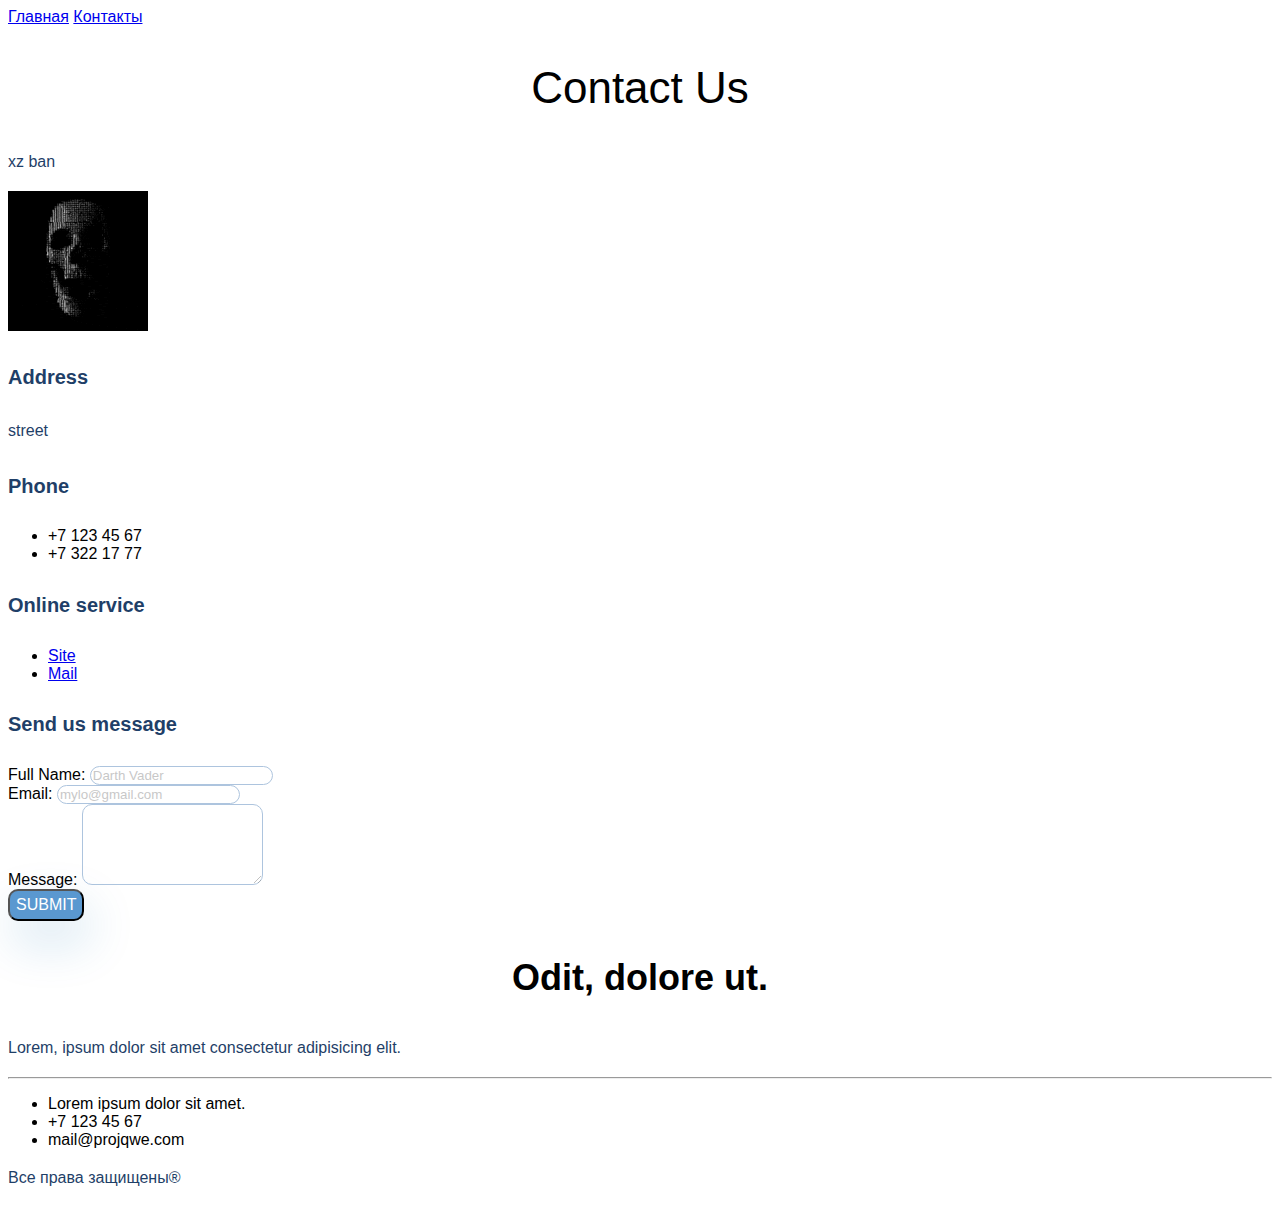
==== contacts.html @ 4207d7d3 "h3 added" ====
<!DOCTYPE html>
<html lang="en">

<head>
    <meta charset="UTF-8">
    <meta http-equiv="X-UA-Compatible" content="IE=edge">
    <meta name="viewport" content="width=device-width, initial-scale=1.0">
    <title>Document</title>
    <link rel="stylesheet" type="text/css" href="stili.css">
</head>

<body>
    <!-- Фон страницы -->
    <a href="index.html">Главная</a>
    <a href="contacts.html">Контакты</a>
    <h2 class="h2">Contact Us</h2>
    <p>xz ban</p>
    <img src="pic/p1.gif" alt="picture">
    <h4>Address</h4>
    <p>street</p>
    <h4>Phone</h4>
    <ul>
        <li>+7 123 45 67</li>
        <li>+7 322 17 77</li>
    </ul>
    <h4>Online service</h4>
    <ul>
        <li><a href="https://www.codecademy.com/" target="_blank">Site</a></li>
        <li><a href="mail@projqwe.com" target="_blank">Mail</a></li>
    </ul>
    <h4>Send us message</h4>
    <form action="#">
        Full Name: <input type="text" placeholder="Darth Vader"><br>
        Email: <input type="email" placeholder="mylo@gmail.com"><br>
        Message: <textarea cols="20" rows="5"></textarea><br>
        <button class="sub1" type="submit">Submit</button><br>
        <p>
            <script type="text/javascript" charset="utf-8" async
                src="https://api-maps.yandex.ru/services/constructor/1.0/js/?um=constructor%3Af2cddb62f20f9595de6993f2a2eb2fc840207b0cd2973cc64500d49cc59e823b&amp;width=382&amp;height=305&amp;lang=ru_RU&amp;scroll=true"></script>
        </p>
        </div>
    </form>
    <!-- Это подвал сайта -->
    <footer>
        <h3>Odit, dolore ut.</h3>
        <p>Lorem, ipsum dolor sit amet consectetur adipisicing elit.</p>
        <hr>
        <ul>
            <li>Lorem ipsum dolor sit amet.</li>
            <li>+7 123 45 67</li>
            <li>mail@projqwe.com</li>
        </ul>
        <p>Все права защищены®</p>
    </footer>
</body>

</html>
---- stili.css ----
html, body {font-family: sans-serif; }

p {font-size: 16px;
    line-height: 26px;
    color: #1F3F68;
}

h1 {
    font-size: 64px;
    color: #1F3F68;
}

.h2 {
    font-weight: 500;
    font-size: 44px;
    text-align: center;
}

h3 {
    font-size: 36px;
    text-align: center;
}

h4 {
    font-size: 20px;
    line-height: 30px;
    color: #1F3F68;
}

input, textarea {
    border: 1px solid #356EAD;
    box-sizing: border-box;
    border-radius: 10px;
    opacity: 0.4;
}

.sub1{
    background: #5A98D0;
    box-shadow: 5px 20px 50px rgba(16, 112, 177, 0.2);
    border-radius: 10px;
    font-weight: 500;
    font-size: 16px;
    line-height: 26px;
    text-align: center;
    color: #FFFFFF;
    text-transform: uppercase;
}
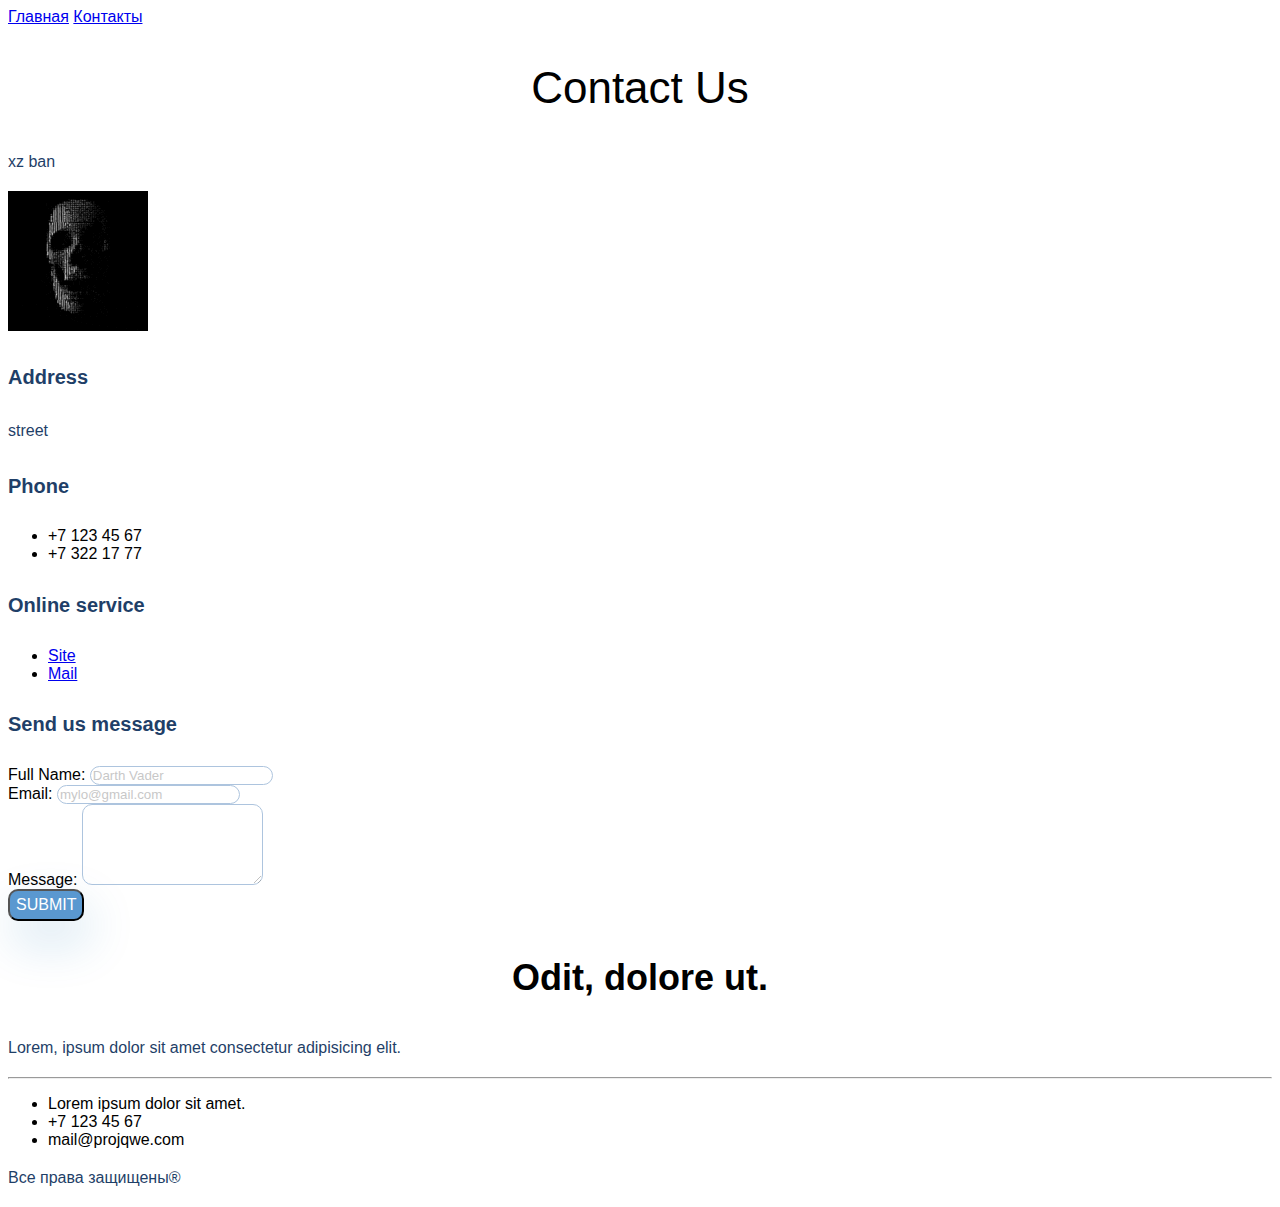
==== commit 9852d449: "h4done" ====
--- a/contacts.html
+++ b/contacts.html
@@ -10,48 +10,61 @@
 </head>
 
 <body>
-    <!-- Фон страницы -->
-    <a href="index.html">Главная</a>
-    <a href="contacts.html">Контакты</a>
-    <h2 class="h2">Contact Us</h2>
+    <div class="menusite">
+        <a href="index.html">Главная</a>
+        <a href="contacts.html">Контакты</a>
+    </div>
+    <div class="contheader">
+        <h2 class="h2">Contact Us</h2>
+    </div>
     <p>xz ban</p>
     <img src="pic/p1.gif" alt="picture">
-    <h4>Address</h4>
-    <p>street</p>
-    <h4>Phone</h4>
+    <div class="datas">
+        <h4>Address</h4>
+        <p>street</p>
+        <h4>Phone</h4>
+    </div>
     <ul>
         <li>+7 123 45 67</li>
         <li>+7 322 17 77</li>
     </ul>
     <h4>Online service</h4>
-    <ul>
-        <li><a href="https://www.codecademy.com/" target="_blank">Site</a></li>
-        <li><a href="mail@projqwe.com" target="_blank">Mail</a></li>
-    </ul>
+    <div class="datalinks">
+        <ul>
+            <li><a href="https://www.codecademy.com/" target="_blank">Site</a></li>
+            <li><a href="mail@projqwe.com" target="_blank">Mail</a></li>
+        </ul>
+    </div>
     <h4>Send us message</h4>
     <form action="#">
         Full Name: <input type="text" placeholder="Darth Vader"><br>
         Email: <input type="email" placeholder="mylo@gmail.com"><br>
         Message: <textarea cols="20" rows="5"></textarea><br>
         <button class="sub1" type="submit">Submit</button><br>
-        <p>
-            <script type="text/javascript" charset="utf-8" async
-                src="https://api-maps.yandex.ru/services/constructor/1.0/js/?um=constructor%3Af2cddb62f20f9595de6993f2a2eb2fc840207b0cd2973cc64500d49cc59e823b&amp;width=382&amp;height=305&amp;lang=ru_RU&amp;scroll=true"></script>
-        </p>
-        </div>
     </form>
-    <!-- Это подвал сайта -->
-    <footer>
+    <p>
+        <script type="text/javascript" charset="utf-8" async
+            src="https://api-maps.yandex.ru/services/constructor/1.0/js/?um=constructor%3Af2cddb62f20f9595de6993f2a2eb2fc840207b0cd2973cc64500d49cc59e823b&amp;width=382&amp;height=305&amp;lang=ru_RU&amp;scroll=true"></script>
+    </p>
+
+
+    <div class="lastsent">
         <h3>Odit, dolore ut.</h3>
         <p>Lorem, ipsum dolor sit amet consectetur adipisicing elit.</p>
+    </div>
+    <div class="consepline">
         <hr>
+    </div>
+    <div class="checklist">
         <ul>
             <li>Lorem ipsum dolor sit amet.</li>
             <li>+7 123 45 67</li>
             <li>mail@projqwe.com</li>
         </ul>
+    </div>
+    <div class="copyright">
         <p>Все права защищены®</p>
-    </footer>
+    </div>
 </body>
 
 </html>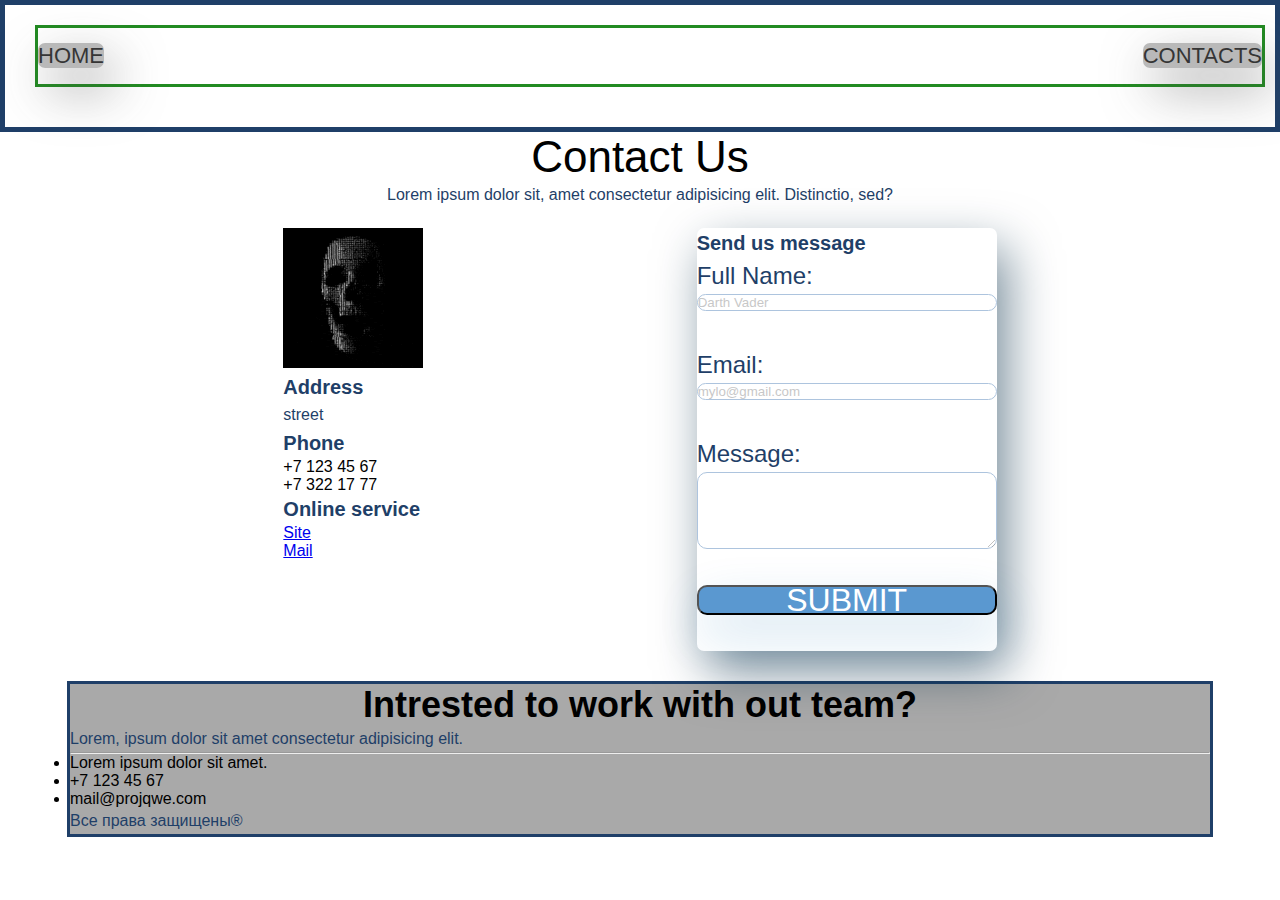
==== commit 6ca442d5: "h5done" ====
--- a/contacts.html
+++ b/contacts.html
@@ -10,61 +10,74 @@
 </head>
 
 <body>
-    <div class="menusite">
-        <a href="index.html">Главная</a>
-        <a href="contacts.html">Контакты</a>
+    <div class="header">
+        <nav>
+            <ul class="menu">
+                <li class="menulinks">
+                    <a href="index.html">Home</a>
+                </li>
+                <li class="menulinks">
+                    <a href="contacts.html">Contacts</a>
+                </li>
+            </ul>
+        </nav>
     </div>
-    <div class="contheader">
-        <h2 class="h2">Contact Us</h2>
+    <div class="base-text container">
+        <h2 class="page2h">Contact Us</h2>
+        <p>Lorem ipsum dolor sit, amet consectetur adipisicing elit. Distinctio, sed?</p>
     </div>
-    <p>xz ban</p>
-    <img src="pic/p1.gif" alt="picture">
-    <div class="datas">
-        <h4>Address</h4>
-        <p>street</p>
-        <h4>Phone</h4>
+    <main class="pageheader container">
+        <div class="comms">
+            <img src="pic/p1.gif" alt="picture">
+            <div class="datas">
+                <h4>Address</h4>
+                <p>street</p>
+                <h4>Phone</h4>
+            </div>
+            <ul class="phones">
+                <li class="servs">+7 123 45 67</li>
+                <li class="servs">+7 322 17 77</li>
+            </ul>
+            <h4>Online service</h4>
+            <div class="datalinks">
+                <ul>
+                    <li class="servs"><a href="https://www.codecademy.com/" target="_blank">Site</a></li>
+                    <li class="servs"><a href="mail@projqwe.com" target="_blank">Mail</a></li>
+                </ul>
+            </div>
+        </div>
+        <div class="feedback">
+            <h4>Send us message</h4>
+            <form class="formtext" action="#">
+                Full Name: <input type="text" placeholder="Darth Vader"><br>
+                Email: <input type="email" placeholder="mylo@gmail.com"><br>
+                Message: <textarea cols="20" rows="5"></textarea><br>
+                <button class="sub1" type="submit">Submit</button><br>
+            </form>
+        </div>
+    </main>
+    <div class="mapsite container">
+        <script type="text/javascript" charset="utf-8" async
+            src="https://api-maps.yandex.ru/services/constructor/1.0/js/?um=constructor%3Af2cddb62f20f9595de6993f2a2eb2fc840207b0cd2973cc64500d49cc59e823b&amp;width=1282&amp;height=505&amp;lang=ru_RU&amp;scroll=true"></script>
+
     </div>
-    <ul>
-        <li>+7 123 45 67</li>
-        <li>+7 322 17 77</li>
-    </ul>
-    <h4>Online service</h4>
-    <div class="datalinks">
-        <ul>
-            <li><a href="https://www.codecademy.com/" target="_blank">Site</a></li>
-            <li><a href="mail@projqwe.com" target="_blank">Mail</a></li>
-        </ul>
-    </div>
-    <h4>Send us message</h4>
-    <form action="#">
-        Full Name: <input type="text" placeholder="Darth Vader"><br>
-        Email: <input type="email" placeholder="mylo@gmail.com"><br>
-        Message: <textarea cols="20" rows="5"></textarea><br>
-        <button class="sub1" type="submit">Submit</button><br>
-    </form>
-    <p>
-        <script type="text/javascript" charset="utf-8" async
-            src="https://api-maps.yandex.ru/services/constructor/1.0/js/?um=constructor%3Af2cddb62f20f9595de6993f2a2eb2fc840207b0cd2973cc64500d49cc59e823b&amp;width=382&amp;height=305&amp;lang=ru_RU&amp;scroll=true"></script>
-    </p>
-
-
-    <div class="lastsent">
-        <h3>Odit, dolore ut.</h3>
-        <p>Lorem, ipsum dolor sit amet consectetur adipisicing elit.</p>
-    </div>
-    <div class="consepline">
+    <footer class="backfoot container">
+        <div class="lastsent">
+            <h3>Intrested to work with out team?</h3>
+            <p>Lorem, ipsum dolor sit amet consectetur adipisicing elit.</p>
+        </div>
         <hr>
-    </div>
-    <div class="checklist">
-        <ul>
-            <li>Lorem ipsum dolor sit amet.</li>
-            <li>+7 123 45 67</li>
-            <li>mail@projqwe.com</li>
-        </ul>
-    </div>
-    <div class="copyright">
-        <p>Все права защищены®</p>
-    </div>
+        <div>
+            <ul>
+                <li>Lorem ipsum dolor sit amet.</li>
+                <li>+7 123 45 67</li>
+                <li>mail@projqwe.com</li>
+            </ul>
+        </div>
+        <div class="copyright">
+            <p>Все права защищены®</p>
+        </div>
+    </footer>
 </body>
 
 </html>--- a/stili.css
+++ b/stili.css
@@ -1,19 +1,175 @@
+* {
+    margin: 0;
+    padding: 0;
+    }
+
+.container {
+    width: 1140px;
+    margin: 0 auto;
+}
+
+
 html, body {font-family: sans-serif; }
 
-p {font-size: 16px;
+.header{
+    border: 5px solid #1F3F68;
+}
+
+.menu{
+    display: flex;
+    justify-content: space-between;
+    list-style-type: none;
+    border: 3px solid forestgreen;
+    padding:10px 0px 10px 0px;
+    margin:20px 10px 40px 30px; 
+}
+
+.menulinks a {
+    background: rgb(185, 185, 185);
+    box-shadow: 10px 20px 50px rgba(77, 77, 77, 0.548);
+    border-radius: 7px;
+    font-size: 22px;
+    line-height: 36px;
+    text-align: center;
+    color: #353535;
+    text-transform: uppercase;
+    text-decoration: none;
+}
+
+.menulinks a:hover{
+    background: #1F3F68;
+    box-shadow: 10px 20px 50px rgba(5, 44, 70, 0.548);
+    border-radius: 7px;
+    font-size: 22px;
+    line-height: 36px;
+    text-align: center;
+    color: #ffffff;
+    text-transform: uppercase;
+    text-decoration: none;
+}
+
+.mainheader{
+    border: 3px solid rgb(173, 137, 255);
+    margin:20px 10px 40px 30px; 
+}
+
+p {
+    font-size: 16px;
     line-height: 26px;
     color: #1F3F68;
 }
 
-h1 {
+.gen-h1 {
+    width: 510px;
     font-size: 64px;
     color: #1F3F68;
-}
-
-.h2 {
+    
+}
+
+.gen-text{
+    width: 425px;
+    font-size: 16px;
+    line-height: 26px;
+    color: #1F3F68;
+
+}
+
+.helpheader{
+    margin:20px 10px 40px 30px; 
+}
+
+.what-we-do{
+    display: flex;
+    border: 5px solid darkgreen; 
+    justify-content: space-between;
+}
+
+.descr1{
+    border: 3px solid rgb(133, 4, 36);
+    width:359px;
+}
+
+.descr2{
+    width:359px;
+}
+
+.descr3{
+    width:359px;
+}
+
+.backfoot{
+    border: 3px solid #1F3F68;
+    background-color: darkgrey;
+}
+
+.finalblock{
+    border: 3px solid #1F3F68;
+}
+
+.lasttext{
+    border: 3px solid #1F3F68;
+    width: 495px;
+}
+
+.headfoot{
+    width: 340px;
+}
+
+/*.checklist{
+}*/
+
+.boxlist{
+    display: flex;
+    justify-content: space-between;
+    list-style-type: none;
+}
+
+.page2h {
     font-weight: 500;
     font-size: 44px;
     text-align: center;
+}
+
+.base-text{
+    text-align: center;
+}
+
+.pageheader{
+    display: flex;
+    justify-content:space-evenly;
+    margin-top:20px;
+}
+
+.comms{
+    display: inline-block;
+    width: 200px;
+    background: rgb(255, 255, 255);
+
+}
+
+.feedback{
+    display: inline-block;
+    width: 300px;
+    background: rgb(255, 255, 255);
+    border-radius: 7px;
+    font-size: 24px;
+    line-height: 36px;
+    box-shadow: 10px 20px 50px rgba(5, 44, 70, 0.548);
+    
+}
+
+.servs{
+    list-style-type: none;
+}
+
+.mapsite{
+    display: flex;
+    margin-top: 20px;
+    margin-bottom: 10px;
+    font-size: 24px;
+    line-height: 36px;
+    box-shadow: 10px 20px 50px rgba(5, 44, 70, 0.548);
+
 }
 
 h3 {
@@ -34,12 +190,19 @@
     opacity: 0.4;
 }
 
+.formtext{
+    display: flex;
+    flex-direction: column;
+    font-size: 24px;
+    color: #1F3F68;
+}
+
 .sub1{
     background: #5A98D0;
     box-shadow: 5px 20px 50px rgba(16, 112, 177, 0.2);
     border-radius: 10px;
     font-weight: 500;
-    font-size: 16px;
+    font-size: 32px;
     line-height: 26px;
     text-align: center;
     color: #FFFFFF;
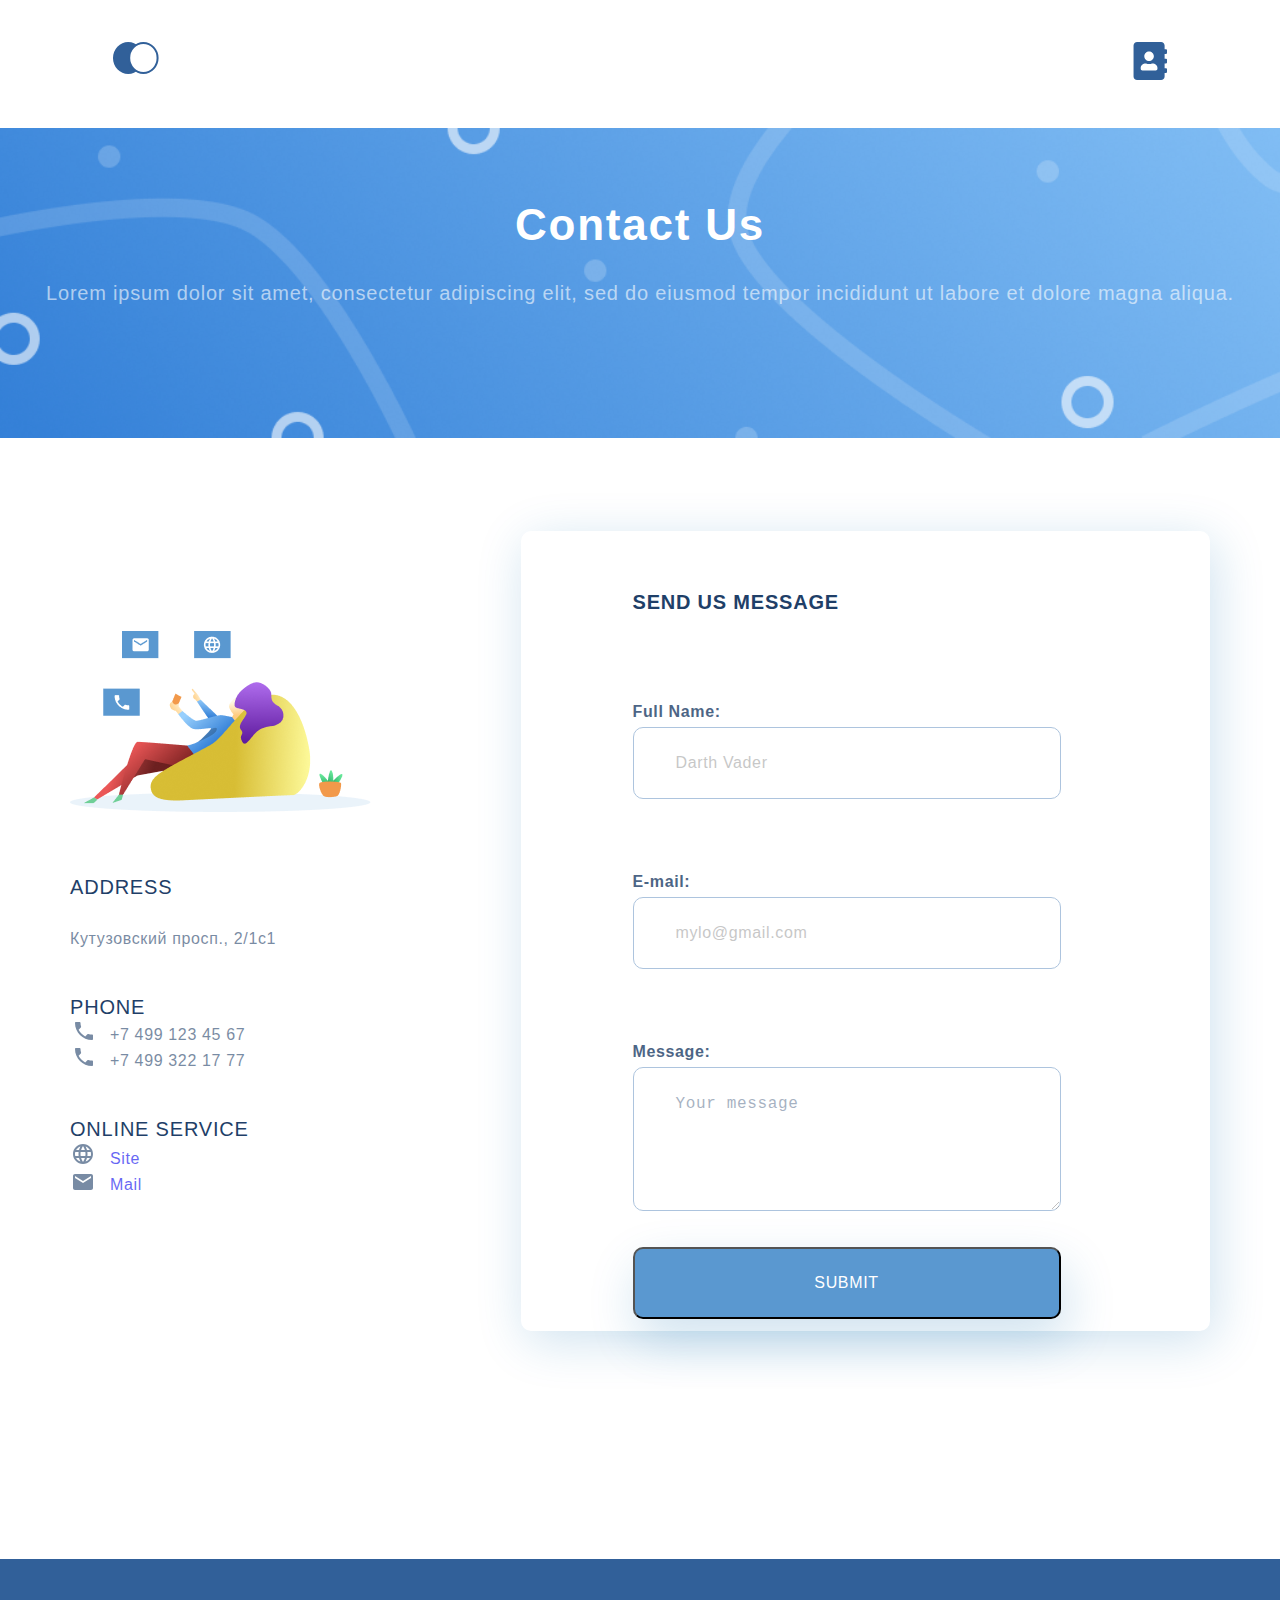
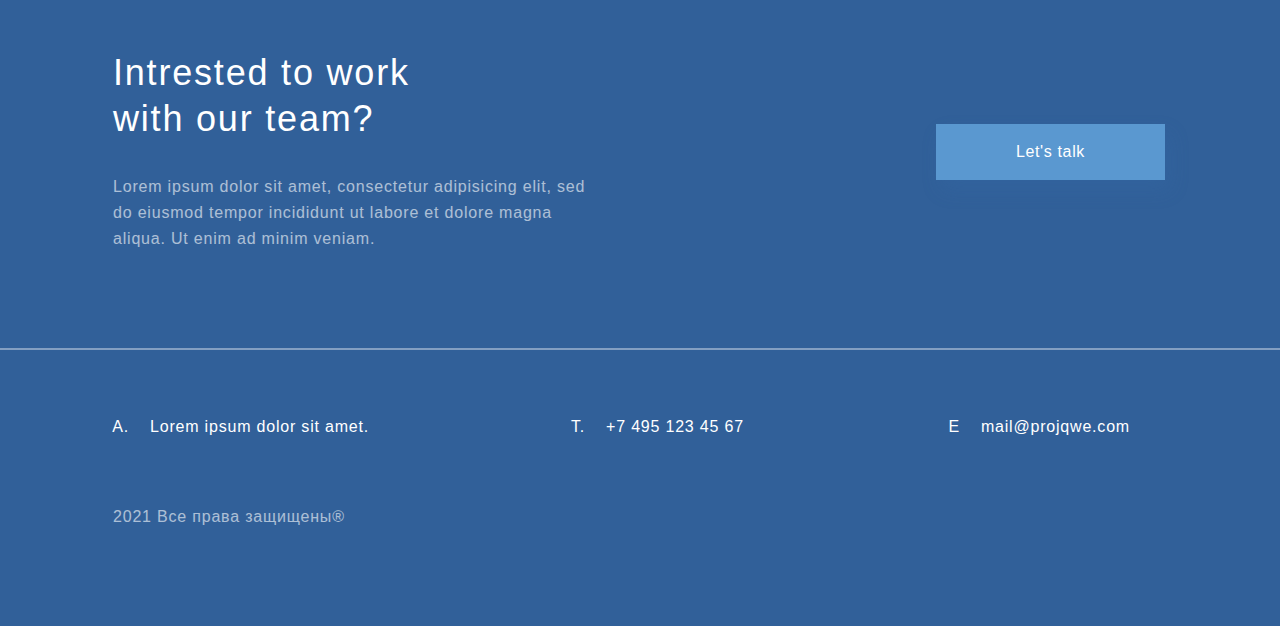
==== commit 876a6847: "h6done" ====
--- a/contacts.html
+++ b/contacts.html
@@ -10,72 +10,92 @@
 </head>
 
 <body>
-    <div class="header">
-        <nav>
-            <ul class="menu">
-                <li class="menulinks">
-                    <a href="index.html">Home</a>
-                </li>
-                <li class="menulinks">
-                    <a href="contacts.html">Contacts</a>
-                </li>
-            </ul>
-        </nav>
-    </div>
-    <div class="base-text container">
-        <h2 class="page2h">Contact Us</h2>
-        <p>Lorem ipsum dolor sit, amet consectetur adipisicing elit. Distinctio, sed?</p>
-    </div>
-    <main class="pageheader container">
-        <div class="comms">
-            <img src="pic/p1.gif" alt="picture">
-            <div class="datas">
-                <h4>Address</h4>
-                <p>street</p>
-                <h4>Phone</h4>
-            </div>
-            <ul class="phones">
-                <li class="servs">+7 123 45 67</li>
-                <li class="servs">+7 322 17 77</li>
-            </ul>
-            <h4>Online service</h4>
-            <div class="datalinks">
-                <ul>
-                    <li class="servs"><a href="https://www.codecademy.com/" target="_blank">Site</a></li>
-                    <li class="servs"><a href="mail@projqwe.com" target="_blank">Mail</a></li>
+    <header>
+        <div class="top_contact">
+            <div class="top_box_contact">
+                <ul class="header_contact">
+                    <li>
+                        <a class="img_link" href="index.html"><img src="pic/home.svg" alt="home"></a>
+                    </li>
+                    <li>
+                        <a class="img_link" href="contacts.html"><img src="pic/contacts.svg" alt="contacts"></a>
+                    </li>
                 </ul>
             </div>
+            <div class="top_info_contact container">
+                <h2 class="top_heading_contact">Contact Us</h2>
+                <p class="base_text_contact">Lorem ipsum dolor sit amet, consectetur adipiscing elit, sed do eiusmod tempor incididunt ut labore et dolore magna aliqua.</p>
+            </div>
+
         </div>
-        <div class="feedback">
-            <h4>Send us message</h4>
-            <form class="formtext" action="#">
-                Full Name: <input type="text" placeholder="Darth Vader"><br>
-                Email: <input type="email" placeholder="mylo@gmail.com"><br>
-                Message: <textarea cols="20" rows="5"></textarea><br>
-                <button class="sub1" type="submit">Submit</button><br>
-            </form>
+    </header>
+    <main>
+        <div class="test container">
+            <div class="pageheader">
+                <div class="comms">
+                    <img class="cont_pic" src="pic/contact_pic.png" alt="picture">
+                    <div class="adess_list">
+                        <div>
+                            <h4 class="adress_heading">Address</h4>
+                            <p class="adress_text">Кутузовский просп., 2/1с1</p>
+                        </div>
+                        <div class="list2">
+                            <h4 class="phone_heading">Phone</h4>
+                            <ul class="phones">
+                                <li class="servs">+7 499 123 45 67</li>
+                                <li class="servs">+7 499 322 17 77</li>
+                            </ul>
+                        </div>
+                        <div class="list3">
+                            <h4 class="serv_heading">Online service</h4>
+                            <div class="datalinks">
+                                <ul class="serv_links">
+                                    <li class="servs1"><a class="sertdn" href="https://www.codecademy.com/" target="_blank">Site</a></li>
+                                    <li class="servs2"><a class="sertdn" href="mail@projqwe.com" target="_blank">Mail</a></li>
+                                </ul>
+                            </div>
+                        </div>
+                    </div>
+                </div>
+
+                <div class="feedback">
+                    <h4 class="send_heading">SEND US MESSAGE</h4>
+                    <form class="formtext" action="#">
+                        <p class="text_heading">Full Name:</p>
+                        <input class="feedback_area" type="text" placeholder="Darth Vader"><br>
+                        <p class="text_heading">E-mail:</p>
+                        <input class="feedback_area" type="email" placeholder="mylo@gmail.com"><br>
+                        <p class="text_heading">Message:</p>
+                        <textarea class="feedback_area area_text" cols="20" rows="5">Your message</textarea><br>
+                        <button class="sub1" type="submit">Submit</button><br>
+                    </form>
+                </div>
+            </div>
+        </div>
         </div>
     </main>
     <div class="mapsite container">
-        <script type="text/javascript" charset="utf-8" async
-            src="https://api-maps.yandex.ru/services/constructor/1.0/js/?um=constructor%3Af2cddb62f20f9595de6993f2a2eb2fc840207b0cd2973cc64500d49cc59e823b&amp;width=1282&amp;height=505&amp;lang=ru_RU&amp;scroll=true"></script>
+        <script class="mapsite_width" type="text/javascript" charset="utf-8" async src="https://api-maps.yandex.ru/services/constructor/1.0/js/?um=constructor%3Af2cddb62f20f9595de6993f2a2eb2fc840207b0cd2973cc64500d49cc59e823b&amp;width=1140&amp;height=505&amp;lang=ru_RU&amp;scroll=true"></script>
 
     </div>
     <footer class="backfoot container">
-        <div class="lastsent">
-            <h3>Intrested to work with out team?</h3>
-            <p>Lorem, ipsum dolor sit amet consectetur adipisicing elit.</p>
-        </div>
-        <hr>
         <div>
-            <ul>
-                <li>Lorem ipsum dolor sit amet.</li>
-                <li>+7 123 45 67</li>
-                <li>mail@projqwe.com</li>
-            </ul>
-        </div>
-        <div class="copyright">
-            <p>Все права защищены®</p>
+            <div class="lasttext">
+                <h3 class="heading heading_foot">Intrested to work with our team?</h3>
+                <p class="text foot_text">Lorem ipsum dolor sit amet, consectetur adipisicing elit, sed do eiusmod tempor incididunt ut labore et dolore magna aliqua. Ut enim ad minim veniam.</p>
+                <a href="#" class="foot_button">Let's talk</a>
+            </div>
+            <hr class="hr_stil">
+            <div>
+                <ol class="boxlist1 text box_text1">
+                    <li class="boxlistvalue1">Lorem ipsum dolor sit amet.</li>
+                    <li class="boxlistvalue2">+7 495 123 45 67</li>
+                    <li class="boxlistvalue3">mail@projqwe.com</li>
+                </ol>
+            </div>
+            <div class="copyright text foot_text">
+                <p>2021 Все права защищены®</p>
+            </div>
         </div>
     </footer>
 </body>
--- a/stili.css
+++ b/stili.css
@@ -1,210 +1,593 @@
 * {
     margin: 0;
     padding: 0;
-    }
+}
 
 .container {
-    width: 1140px;
+    display: flex;
+    flex-direction: column;
+    max-width: 1140px;
+    height: 100%;
     margin: 0 auto;
-}
-
-
-html, body {font-family: sans-serif; }
-
-.header{
-    border: 5px solid #1F3F68;
-}
-
-.menu{
+    padding-bottom: 10px;
+}
+
+html,
+body {
+    font-family: sans-serif;
+}
+
+.top {
+    background: linear-gradient(0deg, #EBF3FB 8.84%, rgba(152, 195, 232, 0) 31.12%);
+    height: 768px;
+}
+
+.top_box {
+    display: flex;
+    flex-direction: column;
+    height: 100%;
+}
+
+.top_info {
+    background-image: url(pic/top_back.png);
+    flex-grow: 1;
+    padding-top: 115px;
+    background-repeat: no-repeat;
+    background-position: right center;
+}
+
+.header {
     display: flex;
     justify-content: space-between;
     list-style-type: none;
-    border: 3px solid forestgreen;
-    padding:10px 0px 10px 0px;
-    margin:20px 10px 40px 30px; 
-}
-
-.menulinks a {
-    background: rgb(185, 185, 185);
-    box-shadow: 10px 20px 50px rgba(77, 77, 77, 0.548);
-    border-radius: 7px;
-    font-size: 22px;
-    line-height: 36px;
-    text-align: center;
-    color: #353535;
-    text-transform: uppercase;
+    padding-top: 42px;
+}
+
+.img_link:hover {
+    box-shadow: 10px 20px 50px rgba(5, 44, 70, 0.548);
+    border-radius: 10px;
+    opacity: 0.5;
+}
+
+
+/*p {
+    font-size: 16px;
+    line-height: 26px;
+    color: #1F3F68;
+}*/
+
+.top_heading {
+    width: 510px;
+    font-weight: 300;
+    font-size: 64px;
+    line-height: 74px;
+    letter-spacing: 0.04em;
+    color: #1F3F68;
+    margin-bottom: 32px;
+}
+
+.text {
+    font-size: 16px;
+    line-height: 26px;
+    letter-spacing: 0.05em;
+    color: #1F3F68;
+    opacity: 0.6;
+}
+
+.gen-text {
+    width: 425px;
+}
+
+.text_card {
+    width: 270px;
+}
+
+.text_project {
+    width: 75%;
+    margin: 32px auto 64px;
+    color: #222222;
+    text-align: center;
+    opacity: 1;
+}
+
+.top_button {
+    display: inline-block;
+    font-size: 16px;
+    line-height: 26px;
+    text-align: center;
+    letter-spacing: 0.04em;
+    color: #FFFFFF;
+    background: #5A98D0;
+    box-shadow: 5px 10px 20px rgba(53, 110, 173, 0.2);
+    border-radius: 10px;
     text-decoration: none;
-}
-
-.menulinks a:hover{
-    background: #1F3F68;
-    box-shadow: 10px 20px 50px rgba(5, 44, 70, 0.548);
-    border-radius: 7px;
-    font-size: 22px;
-    line-height: 36px;
-    text-align: center;
-    color: #ffffff;
-    text-transform: uppercase;
+    padding: 15px 50px;
+    margin-top: 71px;
+}
+
+.heading {
+    font-size: 36px;
+    text-align: center;
+    font-weight: 300;
+    line-height: 46px;
+    letter-spacing: 0.05em;
+    color: #000000;
+}
+
+.heading_mini {
+    font-size: 20px;
+    line-height: 30px;
+    letter-spacing: 0.05em;
+    color: #1F3F68;
+    margin-bottom: 14px;
+}
+
+.what-we-do {
+    padding-top: 64px;
+}
+
+.cardbox {
+    display: flex;
+    flex-wrap: wrap;
+    justify-content: space-between;
+    padding-top: 64px;
+    padding-bottom: 64px;
+}
+
+.card_link {
+    font-size: 14px;
+    line-height: 30px;
+    letter-spacing: 0.05em;
+    color: #5A98D0;
     text-decoration: none;
 }
 
-.mainheader{
-    border: 3px solid rgb(173, 137, 255);
-    margin:20px 10px 40px 30px; 
-}
-
-p {
-    font-size: 16px;
-    line-height: 26px;
-    color: #1F3F68;
-}
-
-.gen-h1 {
-    width: 510px;
-    font-size: 64px;
-    color: #1F3F68;
-    
-}
-
-.gen-text{
-    width: 425px;
-    font-size: 16px;
-    line-height: 26px;
-    color: #1F3F68;
-
-}
-
-.helpheader{
-    margin:20px 10px 40px 30px; 
-}
-
-.what-we-do{
-    display: flex;
-    border: 5px solid darkgreen; 
-    justify-content: space-between;
-}
-
-.descr1{
-    border: 3px solid rgb(133, 4, 36);
-    width:359px;
-}
-
-.descr2{
-    width:359px;
-}
-
-.descr3{
-    width:359px;
-}
-
-.backfoot{
-    border: 3px solid #1F3F68;
-    background-color: darkgrey;
-}
-
-.finalblock{
-    border: 3px solid #1F3F68;
-}
-
-.lasttext{
-    border: 3px solid #1F3F68;
+.card_link::after {
+    content: " \279C";
+    font-size: 14px;
+    line-height: 30px;
+    letter-spacing: 0.05em;
+    color: #5A98D0;
+    text-decoration: none;
+}
+
+.card {
+    display: flex;
+    flex-direction: column;
+    width: 359px;
+    padding: 44px 32px;
+    box-sizing: border-box;
+    background: #FFFFFF;
+    box-shadow: 5px 20px 50px rgba(16, 112, 177, 0.2);
+    border-radius: 10px;
+}
+
+.card:hover {
+    width: 359px;
+    box-shadow: 15px 20px 80px rgba(12, 80, 126, 0.589);
+}
+
+.card_image {
+    align-self: center;
+    margin-bottom: 51px;
+}
+
+.project {
+    padding: 0px;
+}
+
+.project_item {
+    position: relative;
+    flex-wrap: wrap;
+    flex-grow: 1;
+}
+
+.project_item_margin {
+    margin-right: 32px;
+}
+
+.project_parent {
+    display: flex;
+    justify-content: space-between;
+    margin-top: 32px;
+}
+
+.project_image {
+    width: 100%;
+}
+
+.project_text {
+    position: absolute;
+    font-size: 28px;
+    line-height: 46px;
+    text-align: right;
+    letter-spacing: 0.05em;
+    color: #FFFFFF;
+    top: 64px;
+    right: 64px;
+}
+
+.project_text2 {
+    position: absolute;
+    font-size: 28px;
+    line-height: 46px;
+    text-align: left;
+    letter-spacing: 0.05em;
+    color: #FFFFFF;
+    top: 32px;
+    left: 64px;
+}
+
+.project_text3 {
+    position: absolute;
+    font-size: 28px;
+    line-height: 46px;
+    text-align: left;
+    letter-spacing: 0.05em;
+    color: #FFFFFF;
+    top: 32px;
+    left: 32px;
+}
+
+.backfoot {
+    display: flex;
+    position: relative;
+    max-width: 100%;
+    height: 657px;
+    background: #316099;
+    margin-top: 112px;
+}
+
+.heading_foot {
+    font-size: 36px;
+    width: 340px;
+    line-height: 46px;
+    letter-spacing: 0.05em;
+    color: #FFFFFF;
+    text-align: left;
+    padding-bottom: 32px;
+    margin-left: 113px;
+    margin-top: 91px;
+}
+
+.foot_text {
     width: 495px;
-}
-
-.headfoot{
+    text-align: left;
+    margin-left: 113px;
+    padding-bottom: 96px;
+    color: #FFFFFF;
+}
+
+.foot_button {
+    display: inline-block;
+    position: absolute;
+    font-size: 16px;
+    line-height: 26px;
+    text-align: center;
+    letter-spacing: 0.04em;
+    color: #FFFFFF;
+    background: #5A98D0;
+    box-shadow: 5px 10px 20px rgba(53, 110, 173, 0.2);
+    border-radius: auto;
+    text-decoration: none;
+    padding: 15px 80px;
+    top: 165px;
+    right: 115px;
+}
+
+.hr_stil {
+    opacity: 0.4;
+    border: 1px solid #FFFFFF;
+}
+
+.lasttext {
+    width: 495px;
+}
+
+.headfoot {
     width: 340px;
 }
+
 
 /*.checklist{
 }*/
 
-.boxlist{
+.boxlist {
+    display: flex;
+    flex-wrap: wrap;
+    justify-content: space-between;
+    margin: 64px 130px;
+}
+
+.box_text {
+    color: #FFFFFF;
+    opacity: 1;
+}
+
+.box_pad {
+    padding-left: 19px;
+    padding-right: 10px;
+}
+
+.copyright {
+    display: flex;
+    text-align: left;
+    margin-top: 64px;
+}
+
+
+/* Далее следуют стили для страницы "Контакты" */
+
+.top_contact {
+    padding: 0px 0px 0px 0px;
+    max-width: 100%;
+    height: 471px;
+}
+
+.top_box_contact {
+    display: flex;
+    flex-direction: column;
+    margin: 0px 113px 44px 113px;
+}
+
+.header_contact {
+    width: 100%;
     display: flex;
     justify-content: space-between;
     list-style-type: none;
-}
-
-.page2h {
+    padding-top: 42px;
+}
+
+.top_info_contact {
+    background-size: cover;
+    background-image: url(pic/back_cont.png);
+    background-repeat: no-repeat;
+    height: 300px;
+    max-width: 100%;
+}
+
+.top_heading_contact {
     font-weight: 500;
+    max-width: 100%;
     font-size: 44px;
-    text-align: center;
-}
-
-.base-text{
-    text-align: center;
-}
-
-.pageheader{
-    display: flex;
-    justify-content:space-evenly;
-    margin-top:20px;
-}
-
-.comms{
-    display: inline-block;
-    width: 200px;
+    line-height: 74px;
+    font-weight: bold;
+    text-align: center;
+    letter-spacing: 0.04em;
+    color: #FFFFFF;
+    padding-top: 60px;
+    margin-bottom: 16px;
+}
+
+.base_text_contact {
+    font-size: 20px;
+    line-height: 30px;
+    width: 100%;
+    text-align: center;
+    letter-spacing: 0.04em;
+    color: rgba(255, 255, 255, 0.6);
+}
+
+.test {}
+
+.pageheader {
+    display: flex;
+    justify-content: space-between;
+    margin-top: 60px;
+}
+
+.comms {
+    position: relative;
+    flex-wrap: wrap;
+    flex-grow: 1;
     background: rgb(255, 255, 255);
-
-}
-
-.feedback{
-    display: inline-block;
-    width: 300px;
+}
+
+.cont_pic {
+    padding-top: 100px;
+}
+
+.adess_list {
+    margin-top: 56px;
+}
+
+.adress_heading {
+    font-weight: 500;
+    font-size: 20px;
+    line-height: 30px;
+    letter-spacing: 0.04em;
+    color: #1F3F68;
+    text-transform: uppercase;
+}
+
+.adress_text {
+    font-weight: 300;
+    font-size: 16px;
+    line-height: 26px;
+    letter-spacing: 0.04em;
+    color: #1F3F68;
+    opacity: 0.6;
+    margin-top: 24px;
+}
+
+.list2 {
+    margin-top: 40px;
+}
+
+.phone_heading {
+    font-weight: 500;
+    font-size: 20px;
+    line-height: 30px;
+    letter-spacing: 0.04em;
+    color: #1F3F68;
+    text-transform: uppercase;
+}
+
+.phones {
+    padding-left: 30px;
+}
+
+.servs {
+    list-style-image: url(pic/phone_pic.svg);
+    padding-left: 10px;
+    opacity: 0.6;
+    font-weight: 300;
+    font-size: 16px;
+    line-height: 26px;
+    letter-spacing: 0.04em;
+    color: #1F3F68;
+}
+
+.list3 {
+    margin-top: 40px;
+}
+
+.servs1 {
+    list-style-image: url(pic/world.svg);
+    padding-left: 10px;
+    opacity: 0.6;
+    font-weight: 300;
+    font-size: 16px;
+    line-height: 26px;
+    letter-spacing: 0.04em;
+    color: #1F3F68;
+}
+
+.servs2 {
+    list-style-image: url(pic/letter.svg);
+    padding-left: 10px;
+    opacity: 0.6;
+    font-weight: 300;
+    font-size: 16px;
+    line-height: 26px;
+    letter-spacing: 0.04em;
+    color: #1F3F68;
+}
+
+.sertdn {
+    text-decoration: none;
+}
+
+.serv_links {
+    padding-left: 30px;
+}
+
+.serv_heading {
+    font-weight: 500;
+    font-size: 20px;
+    line-height: 30px;
+    letter-spacing: 0.04em;
+    color: #1F3F68;
+    text-transform: uppercase;
+}
+
+.feedback {
+    position: relative;
+    flex-wrap: wrap;
+    flex-grow: 1;
     background: rgb(255, 255, 255);
-    border-radius: 7px;
     font-size: 24px;
     line-height: 36px;
-    box-shadow: 10px 20px 50px rgba(5, 44, 70, 0.548);
-    
-}
-
-.servs{
-    list-style-type: none;
-}
-
-.mapsite{
-    display: flex;
-    margin-top: 20px;
+    width: 540px;
+    height: 800px;
+    box-shadow: 5px 10px 50px rgba(16, 112, 177, 0.2);
+    border-radius: 10px;
+}
+
+.send_heading {
+    font-weight: 500;
+    font-size: 20px;
+    line-height: 30px;
+    letter-spacing: 0.04em;
+    color: #1F3F68;
+    margin-top: 56px;
+    margin-left: 112px;
+    margin-bottom: 48px;
+    font-weight: bold
+}
+
+.text_heading {
+    font-size: 16px;
+    line-height: 30px;
+    letter-spacing: 0.04em;
+    color: #1F3F68;
+    opacity: 0.8;
+    padding-top: 32px;
+    font-weight: bold
+}
+
+.feedback_area {
+    width: 428px;
+    height: 72px;
+    opacity: 0.4;
+    border: 1px solid #356EAD;
+    box-sizing: border-box;
+    border-radius: 10px;
+    font-weight: 300;
+    font-size: 16px;
+    line-height: 30px;
+    letter-spacing: 0.04em;
+    color: #1F3F68;
+    padding-left: 42px;
+}
+
+.area_text {
+    padding-top: 21px;
+    height: 144px;
+}
+
+.mapsite {
+    display: flex;
+    margin-top: 96px;
     margin-bottom: 10px;
     font-size: 24px;
     line-height: 36px;
-    box-shadow: 10px 20px 50px rgba(5, 44, 70, 0.548);
-
-}
-
-h3 {
-    font-size: 36px;
-    text-align: center;
-}
-
-h4 {
-    font-size: 20px;
-    line-height: 30px;
-    color: #1F3F68;
-}
-
-input, textarea {
-    border: 1px solid #356EAD;
-    box-sizing: border-box;
-    border-radius: 10px;
-    opacity: 0.4;
-}
-
-.formtext{
+}
+
+.formtext {
     display: flex;
     flex-direction: column;
     font-size: 24px;
     color: #1F3F68;
-}
-
-.sub1{
+    padding-left: 112px;
+    margin-right: auto;
+}
+
+.sub1 {
+    width: 428px;
+    height: 72px;
+    font-weight: 500;
+    font-size: 16px;
+    line-height: 26px;
+    text-align: center;
+    letter-spacing: 0.04em;
+    color: #FFFFFF;
+    text-transform: uppercase;
     background: #5A98D0;
     box-shadow: 5px 20px 50px rgba(16, 112, 177, 0.2);
     border-radius: 10px;
-    font-weight: 500;
-    font-size: 32px;
-    line-height: 26px;
-    text-align: center;
-    color: #FFFFFF;
-    text-transform: uppercase;
+}
+
+.boxlist1 {
+    display: flex;
+    flex-wrap: wrap;
+    justify-content: space-between;
+    margin: 64px 150px;
+}
+
+.box_text1 {
+    color: #FFFFFF;
+    opacity: 1;
+}
+
+.boxlistvalue1::marker {
+    content: "A.    ";
+}
+
+.boxlistvalue2::marker {
+    content: "T.    ";
+}
+
+.boxlistvalue3::marker {
+    content: "E    ";
 }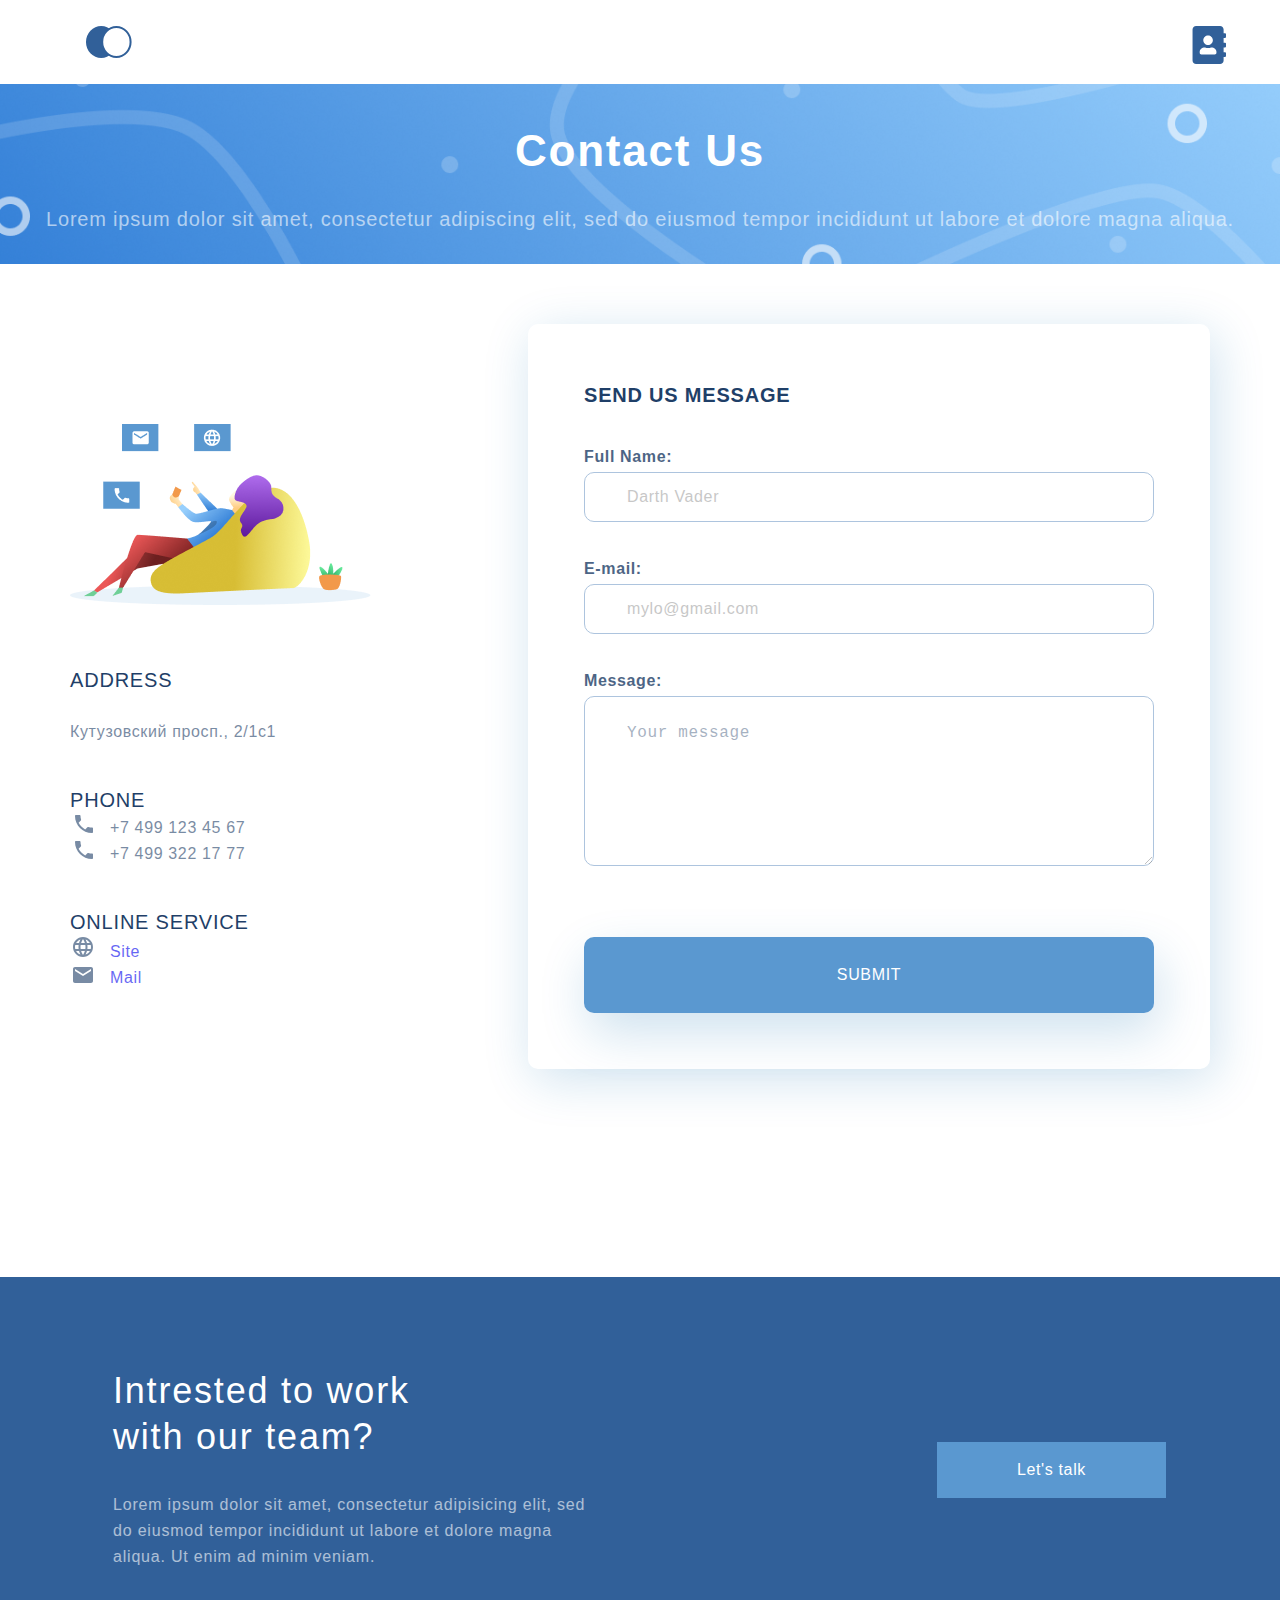
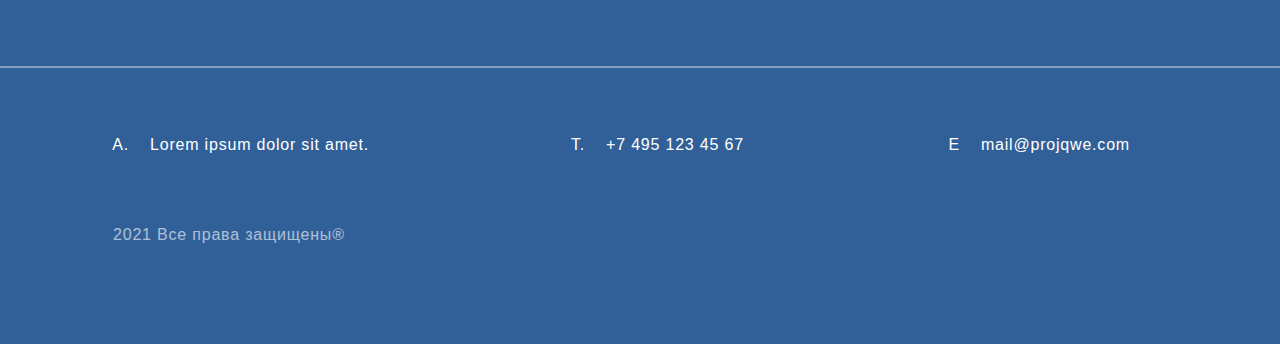
==== commit 99738be9: "h7done" ====
--- a/contacts.html
+++ b/contacts.html
@@ -7,12 +7,14 @@
     <meta name="viewport" content="width=device-width, initial-scale=1.0">
     <title>Document</title>
     <link rel="stylesheet" type="text/css" href="stili.css">
+    <link rel="stylesheet" type="text/css" href="mediacss/mainpage.css">
+    <link rel="stylesheet" type="text/css" href="mediacss/contacts.css">
 </head>
 
 <body>
     <header>
         <div class="top_contact">
-            <div class="top_box_contact">
+            <div class="top_box_contact container">
                 <ul class="header_contact">
                     <li>
                         <a class="img_link" href="index.html"><img src="pic/home.svg" alt="home"></a>
@@ -26,13 +28,12 @@
                 <h2 class="top_heading_contact">Contact Us</h2>
                 <p class="base_text_contact">Lorem ipsum dolor sit amet, consectetur adipiscing elit, sed do eiusmod tempor incididunt ut labore et dolore magna aliqua.</p>
             </div>
-
         </div>
     </header>
     <main>
-        <div class="test container">
-            <div class="pageheader">
-                <div class="comms">
+        <div class="container">
+            <ul class="pageheader">
+                <li class="comms">
                     <img class="cont_pic" src="pic/contact_pic.png" alt="picture">
                     <div class="adess_list">
                         <div>
@@ -56,9 +57,9 @@
                             </div>
                         </div>
                     </div>
-                </div>
+                </li>
 
-                <div class="feedback">
+                <li class="feedback">
                     <h4 class="send_heading">SEND US MESSAGE</h4>
                     <form class="formtext" action="#">
                         <p class="text_heading">Full Name:</p>
@@ -69,21 +70,26 @@
                         <textarea class="feedback_area area_text" cols="20" rows="5">Your message</textarea><br>
                         <button class="sub1" type="submit">Submit</button><br>
                     </form>
-                </div>
-            </div>
+                </li>
+            </ul>
         </div>
-        </div>
+
+
     </main>
     <div class="mapsite container">
         <script class="mapsite_width" type="text/javascript" charset="utf-8" async src="https://api-maps.yandex.ru/services/constructor/1.0/js/?um=constructor%3Af2cddb62f20f9595de6993f2a2eb2fc840207b0cd2973cc64500d49cc59e823b&amp;width=1140&amp;height=505&amp;lang=ru_RU&amp;scroll=true"></script>
 
     </div>
-    <footer class="backfoot container">
+    <footer class="backfoot footerheight container">
         <div>
             <div class="lasttext">
-                <h3 class="heading heading_foot">Intrested to work with our team?</h3>
-                <p class="text foot_text">Lorem ipsum dolor sit amet, consectetur adipisicing elit, sed do eiusmod tempor incididunt ut labore et dolore magna aliqua. Ut enim ad minim veniam.</p>
-                <a href="#" class="foot_button">Let's talk</a>
+                <div>
+                    <h3 class="heading heading_foot">Intrested to work with our team?</h3>
+                    <p class="text foot_text">Lorem ipsum dolor sit amet, consectetur adipisicing elit, sed do eiusmod tempor incididunt ut labore et dolore magna aliqua. Ut enim ad minim veniam.</p>
+                </div>
+                <div class="fbstil">
+                    <a href="#" class="foot_button">Let's talk</a>
+                </div>
             </div>
             <hr class="hr_stil">
             <div>
--- a/stili.css
+++ b/stili.css
@@ -4,12 +4,12 @@
 }
 
 .container {
-    display: flex;
-    flex-direction: column;
     max-width: 1140px;
-    height: 100%;
     margin: 0 auto;
-    padding-bottom: 10px;
+}
+
+.footerheight {
+    height: 660px;
 }
 
 html,
@@ -19,7 +19,7 @@
 
 .top {
     background: linear-gradient(0deg, #EBF3FB 8.84%, rgba(152, 195, 232, 0) 31.12%);
-    height: 768px;
+    min-height: 768px;
 }
 
 .top_box {
@@ -34,6 +34,7 @@
     padding-top: 115px;
     background-repeat: no-repeat;
     background-position: right center;
+    background-size: 44%;
 }
 
 .header {
@@ -230,12 +231,12 @@
 }
 
 .backfoot {
-    display: flex;
+    display: block;
     position: relative;
     max-width: 100%;
-    height: 657px;
     background: #316099;
     margin-top: 112px;
+    height: 100%;
 }
 
 .heading_foot {
@@ -260,19 +261,15 @@
 
 .foot_button {
     display: inline-block;
-    position: absolute;
-    font-size: 16px;
-    line-height: 26px;
-    text-align: center;
-    letter-spacing: 0.04em;
     color: #FFFFFF;
     background: #5A98D0;
-    box-shadow: 5px 10px 20px rgba(53, 110, 173, 0.2);
-    border-radius: auto;
     text-decoration: none;
+    font-size: 16px;
+    line-height: 26px;
+    letter-spacing: 0.04em;
     padding: 15px 80px;
-    top: 165px;
-    right: 115px;
+    margin-top: 165px;
+    margin-right: 114px;
 }
 
 .hr_stil {
@@ -281,7 +278,9 @@
 }
 
 .lasttext {
-    width: 495px;
+    display: flex;
+    justify-content: space-between;
+    box-sizing: border-box;
 }
 
 .headfoot {
@@ -319,15 +318,13 @@
 /* Далее следуют стили для страницы "Контакты" */
 
 .top_contact {
-    padding: 0px 0px 0px 0px;
+    padding: 10px 0px 0px 0px;
     max-width: 100%;
-    height: 471px;
 }
 
 .top_box_contact {
     display: flex;
     flex-direction: column;
-    margin: 0px 113px 44px 113px;
 }
 
 .header_contact {
@@ -335,14 +332,14 @@
     display: flex;
     justify-content: space-between;
     list-style-type: none;
-    padding-top: 42px;
+    padding: 16px;
 }
 
 .top_info_contact {
+    background-position: center;
     background-size: cover;
     background-image: url(pic/back_cont.png);
     background-repeat: no-repeat;
-    height: 300px;
     max-width: 100%;
 }
 
@@ -355,11 +352,12 @@
     text-align: center;
     letter-spacing: 0.04em;
     color: #FFFFFF;
-    padding-top: 60px;
+    padding-top: 30px;
     margin-bottom: 16px;
 }
 
 .base_text_contact {
+    padding-bottom: 30px;
     font-size: 20px;
     line-height: 30px;
     width: 100%;
@@ -372,7 +370,8 @@
 
 .pageheader {
     display: flex;
-    justify-content: space-between;
+    flex-wrap: wrap;
+    list-style-type: none;
     margin-top: 60px;
 }
 
@@ -389,6 +388,7 @@
 
 .adess_list {
     margin-top: 56px;
+    width: 50%;
 }
 
 .adress_heading {
@@ -483,14 +483,10 @@
 
 .feedback {
     position: relative;
-    flex-wrap: wrap;
-    flex-grow: 1;
-    background: rgb(255, 255, 255);
-    font-size: 24px;
-    line-height: 36px;
-    width: 540px;
-    height: 800px;
-    box-shadow: 5px 10px 50px rgba(16, 112, 177, 0.2);
+    width: 50%;
+    padding: 56px;
+    background: #FFFFFF;
+    box-shadow: 5px 10px 50px rgb(16 112 177 / 20%);
     border-radius: 10px;
 }
 
@@ -500,9 +496,6 @@
     line-height: 30px;
     letter-spacing: 0.04em;
     color: #1F3F68;
-    margin-top: 56px;
-    margin-left: 112px;
-    margin-bottom: 48px;
     font-weight: bold
 }
 
@@ -517,11 +510,12 @@
 }
 
 .feedback_area {
-    width: 428px;
-    height: 72px;
+    width: 100%;
+    height: 50px;
     opacity: 0.4;
     border: 1px solid #356EAD;
     box-sizing: border-box;
+    resize: vertical;
     border-radius: 10px;
     font-weight: 300;
     font-size: 16px;
@@ -533,7 +527,7 @@
 
 .area_text {
     padding-top: 21px;
-    height: 144px;
+    height: 170px;
 }
 
 .mapsite {
@@ -545,27 +539,27 @@
 }
 
 .formtext {
-    display: flex;
-    flex-direction: column;
+    max-width: 100%;
     font-size: 24px;
     color: #1F3F68;
-    padding-left: 112px;
     margin-right: auto;
 }
 
 .sub1 {
-    width: 428px;
-    height: 72px;
+    background: #5A98D0;
+    box-shadow: 5px 20px 50px rgb(16 112 177 / 20%);
+    border-radius: 10px;
+    border: none;
+    text-align: center;
+    text-transform: uppercase;
+    padding: 25px 0;
+    width: 100%;
     font-weight: 500;
     font-size: 16px;
     line-height: 26px;
-    text-align: center;
-    letter-spacing: 0.04em;
-    color: #FFFFFF;
-    text-transform: uppercase;
-    background: #5A98D0;
-    box-shadow: 5px 20px 50px rgba(16, 112, 177, 0.2);
-    border-radius: 10px;
+    letter-spacing: 0.04em;
+    color: #FFFFFF;
+    margin-top: 65px;
 }
 
 .boxlist1 {
--- a/mediacss/mainpage.css
+++ b/mediacss/mainpage.css
@@ -0,0 +1,182 @@
+@media (max-width: 1139px) {
+    .container {
+        padding-left: 32px;
+        padding-right: 32px;
+    }
+    .top_info {
+        background-position: right 280px;
+    }
+    .cardbox {
+        flex-direction: column;
+        align-items: center;
+    }
+    .card {
+        margin-bottom: 32px;
+    }
+    .backfoot {
+        display: flex;
+        position: relative;
+        max-width: 100vw;
+        height: 100%;
+        background: #316099;
+        margin-top: 112px;
+    }
+    .lasttext {
+        width: 100%;
+        margin-top: -42px;
+    }
+    .foot_text {
+        width: 340px;
+    }
+    .foot_button {
+        padding: 10px 30px;
+        white-space: nowrap;
+    }
+    .fbstil {
+        margin-left: 40px;
+        padding-top: 54px;
+    }
+    .boxlist {
+        display: block;
+    }
+    .box_pad {
+        padding-top: 25px;
+    }
+    .hr_stil {
+        margin-left: -35px;
+        width: 100vw;
+    }
+}
+
+@media (max-width: 767px) {
+    .header {
+        padding-top: 24px;
+    }
+    .top {
+        min-height: 376px;
+        padding-bottom: 41px;
+        box-sizing: border-box;
+    }
+    .top_info {
+        padding-top: 36px;
+        display: flex;
+        flex-direction: column;
+        align-items: center;
+        background-image: none;
+    }
+    .top_heading {
+        width: 100%;
+        font-size: 32px;
+        line-height: 37px;
+        margin-bottom: 12px;
+        text-align: center;
+    }
+    .text {
+        text-align: center;
+    }
+    .text_card {
+        width: auto;
+    }
+    .gen-text {
+        width: 100%;
+        text-align: center;
+    }
+    .top_button {
+        font-size: 12px;
+        line-height: 26px;
+        padding: 0 8px;
+    }
+    .heading {
+        font-size: 24px;
+        line-height: 28px;
+    }
+    .what-we-do {
+        padding-top: 48px;
+    }
+    .cardbox {
+        padding-top: 32px;
+    }
+    .card {
+        width: 100%;
+    }
+    .text_project {
+        width: 100%;
+    }
+    .project_text {
+        font-size: 16px;
+        line-height: 19px;
+        top: 16px;
+        right: 16px;
+    }
+    .project_text2 {
+        top: 16px;
+        left: 16px;
+        font-size: 16px;
+        line-height: 19px;
+    }
+    .project_text3 {
+        top: 16px;
+        left: 16px;
+        font-size: 16px;
+        line-height: 19px;
+    }
+    .project_parent {
+        flex-direction: column;
+        margin-top: 16px;
+    }
+    .project_item_margin {
+        margin-right: 0px;
+        margin-bottom: 16px;
+    }
+    .backfoot {
+        display: flex;
+        flex-direction: column;
+        height: 100%;
+        background: #316099;
+        margin-top: 75px;
+    }
+    .lasttext {
+        display: block;
+        flex-direction: column;
+        width: 100%;
+        margin-top: -42px;
+        box-sizing: border-box;
+    }
+    .foot_text {
+        margin-left: 0px;
+        width: 100%;
+        text-align: center;
+    }
+    .foot_button {
+        width: 120px;
+        margin: 0 auto;
+        margin-top: -95px;
+        display: block;
+        text-align: center;
+        padding: 10px 15px;
+        white-space: nowrap;
+    }
+    .fbstil {
+        box-sizing: border-box;
+        margin-left: 0px;
+        padding-top: 0 auto;
+    }
+    .boxlist {
+        display: block;
+        margin: 0px
+    }
+    .box_pad {
+        padding-top: 25px;
+        text-align: center;
+    }
+    .hr_stil {
+        width: 100vw;
+        margin-left: -35px;
+    }
+    .heading_foot {
+        margin-left: 0px;
+        margin-top: 61px;
+        width: 100%;
+        text-align: center;
+    }
+}--- a/mediacss/contacts.css
+++ b/mediacss/contacts.css
@@ -0,0 +1,168 @@
+    @media (max-width: 1139px) {
+        .container {
+            padding-left: 32px;
+            padding-right: 32px;
+        }
+        .header_contact {
+            width: 100%;
+            padding: 35px 0px;
+        }
+        .base_text_contact {
+            box-sizing: border-box;
+        }
+        .pageheader {
+            flex-direction: column;
+            flex-wrap: wrap;
+            align-items: center;
+        }
+        .comms {
+            text-align: -webkit-center;
+            margin-bottom: 64px;
+        }
+        .phones {
+            padding-left: 0px;
+        }
+        .serv_links {
+            padding-left: 0px;
+        }
+        /*  */
+        .backfoot {
+            display: flex;
+            position: relative;
+            max-width: 100vw;
+            height: 100%;
+            background: #316099;
+            margin-top: 112px;
+        }
+        .lasttext {
+            width: 100%;
+            margin-top: -42px;
+        }
+        .foot_text {
+            width: 340px;
+        }
+        .foot_button {
+            padding: 10px 30px;
+            white-space: nowrap;
+        }
+        .fbstil {
+            margin-left: 40px;
+            padding-top: 54px;
+        }
+        .boxlist {
+            display: block;
+        }
+        .box_pad {
+            padding-top: 25px;
+        }
+        .hr_stil {
+            margin-left: -35px;
+            width: 100vw;
+        }
+        .mapsite {
+            padding-left: 0px;
+            padding-right: 0px;
+        }
+        .boxlist1 {
+            flex-direction: column;
+        }
+    }
+    
+    @media (max-width: 767px) {
+        .feedback {
+            width: 70%;
+        }
+        .feedback_area {
+            padding-left: 0px;
+        }
+        .comms {
+            text-align: -webkit-auto;
+            margin-bottom: 64px;
+        }
+        .phones {
+            width: 100%;
+            padding-top: 20px;
+            padding-left: 30px;
+        }
+        .serv_links {
+            padding-top: 20px;
+            padding-left: 30px;
+        }
+        .sub1 {
+            margin-top: 46px;
+            padding: 12px 0;
+        }
+        .mapsite {
+            margin-top: 32px;
+        }
+        .backfoot {
+            display: flex;
+            flex-direction: column;
+            height: 100%;
+            background: #316099;
+            margin-top: 75px;
+        }
+        .lasttext {
+            display: block;
+            flex-direction: column;
+            width: 100%;
+            margin-top: -42px;
+            box-sizing: border-box;
+        }
+        .foot_text {
+            margin-left: 0px;
+            width: 100%;
+            text-align: center;
+        }
+        .foot_button {
+            width: 120px;
+            margin: 0 auto;
+            margin-top: -95px;
+            display: block;
+            text-align: center;
+            padding: 10px 15px;
+            white-space: nowrap;
+        }
+        .fbstil {
+            box-sizing: border-box;
+            margin-left: 0px;
+            padding-top: 0 auto;
+        }
+        .boxlist {
+            display: block;
+            margin: 0px
+        }
+        .boxlist1 {
+            align-content: flex-end;
+        }
+        .box_pad {
+            padding-top: 25px;
+            text-align: center;
+        }
+        .hr_stil {
+            width: 100vw;
+            margin-left: -35px;
+        }
+        .heading_foot {
+            margin-left: 0px;
+            margin-top: 61px;
+            width: 100%;
+            text-align: center;
+        }
+        .copyright {
+            display: block;
+        }
+    }
+    
+    @media (max-width: 767px) {
+        .feedback {
+            width: 50%;
+        }
+    }
+    
+    @media (max-width: 376px) {
+        .boxlist1 {
+            margin-right: 70px;
+            align-content: flex-end;
+        }
+    }